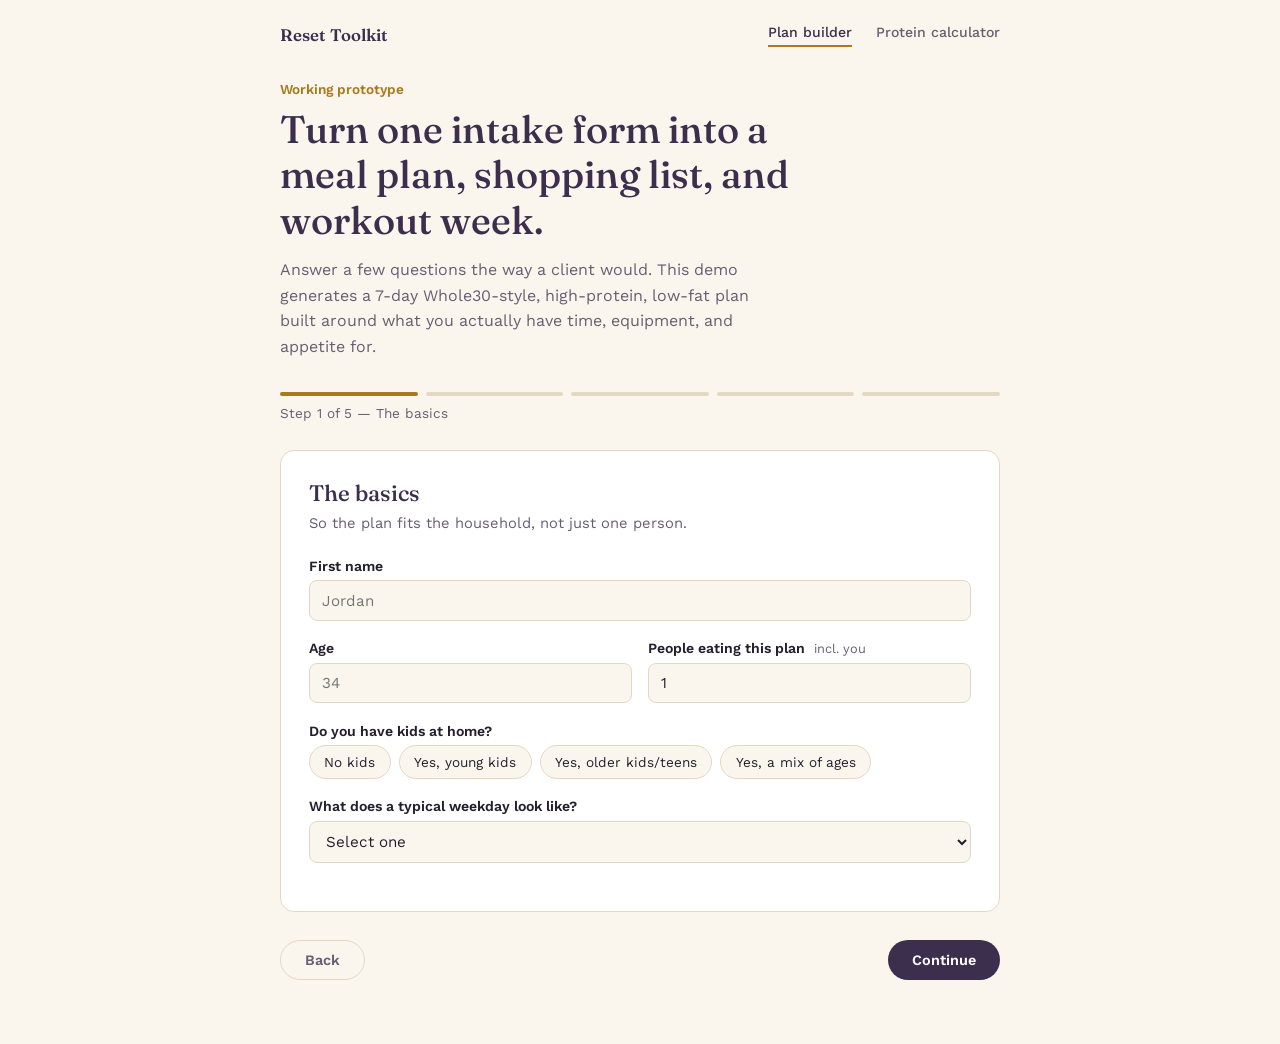
==== assessment.html @ 0c0fda14 "Add files via upload" ====
<!DOCTYPE html>
<html lang="en">
<head>
<meta charset="UTF-8">
<meta name="viewport" content="width=device-width, initial-scale=1, viewport-fit=cover">
<title>Plan Builder — Reset Toolkit</title>
<link rel="preconnect" href="https://fonts.googleapis.com">
<link rel="preconnect" href="https://fonts.gstatic.com" crossorigin>
<link href="https://fonts.googleapis.com/css2?family=Fraunces:ital,opsz,wght@0,9..144,400;0,9..144,500;0,9..144,600;1,9..144,500&family=Work+Sans:wght@400;500;600&display=swap" rel="stylesheet">
<link rel="stylesheet" href="toolkit.css">
</head>
<body>

<header class="toolkit-header wide">
  <a class="brand" href="index.html">Reset Toolkit</a>
  <nav>
    <a href="assessment.html" class="active">Plan builder</a>
    <a href="calculator.html">Protein calculator</a>
  </nav>
</header>

<div class="wrap wide">

  <div class="hero">
    <p class="kicker">Working prototype</p>
    <h1>Turn one intake form into a meal plan, shopping list, and workout week.</h1>
    <p>Answer a few questions the way a client would. This demo generates a 7-day Whole30-style, high-protein, low-fat plan built around what you actually have time, equipment, and appetite for.</p>
  </div>

  <div id="wizard">
    <div class="progress" id="progressDots"></div>
    <p class="step-label" id="stepLabel"></p>

    <div class="card">
      <form id="intakeForm">

        <section class="step visible" data-step="1">
          <h2>The basics</h2>
          <p class="sub">So the plan fits the household, not just one person.</p>
          <div class="field">
            <label for="name">First name</label>
            <input type="text" id="name" placeholder="Jordan">
          </div>
          <div class="row2">
            <div class="field">
              <label for="age">Age</label>
              <input type="number" id="age" min="16" max="90" placeholder="34">
            </div>
            <div class="field">
              <label for="eaters">People eating this plan <span class="hint">incl. you</span></label>
              <input type="number" id="eaters" min="1" max="8" value="1">
            </div>
          </div>
          <div class="field">
            <label for="kids">Do you have kids at home?</label>
            <div class="choice-group" id="kidsGroup">
              <div class="choice" data-value="no">No kids</div>
              <div class="choice" data-value="yes-young">Yes, young kids</div>
              <div class="choice" data-value="yes-older">Yes, older kids/teens</div>
              <div class="choice" data-value="yes-both">Yes, a mix of ages</div>
            </div>
          </div>
          <div class="field">
            <label for="schedule">What does a typical weekday look like?</label>
            <select id="schedule">
              <option value="">Select one</option>
              <option value="full-time">Full-time job, out of the house</option>
              <option value="shift">Shift work / irregular hours</option>
              <option value="home">Mostly home during the day</option>
              <option value="mixed">A mix, varies by day</option>
            </select>
          </div>
          <p class="error-msg" id="err1">Add your age and how many people are eating this plan.</p>
        </section>

        <section class="step" data-step="2">
          <h2>Food and kitchen</h2>
          <p class="sub">This shapes which meals make the list and what lands on the shopping list.</p>
          <div class="field">
            <label for="allergies">Allergies or anything you absolutely can't eat <span class="hint">comma separated</span></label>
            <input type="text" id="allergies" placeholder="e.g. shellfish, tree nuts">
          </div>
          <div class="field">
            <label for="dislikes">Foods you just don't like <span class="hint">comma separated</span></label>
            <input type="text" id="dislikes" placeholder="e.g. mushrooms, fish">
          </div>
          <div class="field">
            <label for="cooktime">How much time can you realistically give dinner most nights?</label>
            <div class="choice-group" id="cooktimeGroup">
              <div class="choice" data-value="15">15 min or less</div>
              <div class="choice" data-value="30">About 30 min</div>
              <div class="choice" data-value="45">45&ndash;60 min</div>
              <div class="choice" data-value="batch">I'd rather batch cook once</div>
            </div>
          </div>
          <div class="field">
            <label for="whole30">Have you done Whole30 or a similar reset before?</label>
            <select id="whole30">
              <option value="">Select one</option>
              <option value="first">No, this would be my first time</option>
              <option value="done-well">Yes, and it went well</option>
              <option value="done-hard">Yes, and it was tough to stick with</option>
            </select>
          </div>
          <p class="error-msg" id="err2">Let me know your cook time so I can size the meals right.</p>
        </section>

        <section class="step" data-step="3">
          <h2>Your goal</h2>
          <p class="sub">The plan leans the same direction either way, but this changes the framing and pace.</p>
          <div class="field">
            <label for="goal">Main goal right now</label>
            <div class="choice-group" id="goalGroup">
              <div class="choice" data-value="weight-loss">Lose weight</div>
              <div class="choice" data-value="energy">More energy / feel better</div>
              <div class="choice" data-value="muscle">Build strength</div>
              <div class="choice" data-value="reset">Reset habits after a rough stretch</div>
            </div>
          </div>
          <div class="field">
            <label for="timeframe">Timeframe in mind</label>
            <select id="timeframe">
              <option value="">Select one</option>
              <option value="30">Just the 30 days</option>
              <option value="90">30 days, then keep building for 90</option>
              <option value="open">Open-ended, however long it takes</option>
            </select>
          </div>
          <div class="field">
            <label for="blockers">What's derailed you before?</label>
            <textarea id="blockers" placeholder="e.g. no time to cook after work, snacking at night, cooking for picky kids too"></textarea>
          </div>
          <p class="error-msg" id="err3">Pick a main goal so the plan has a direction.</p>
        </section>

        <section class="step" data-step="4">
          <h2>Workouts</h2>
          <p class="sub">Builds the weekly training split around what's actually available to you.</p>
          <div class="row2">
            <div class="field">
              <label for="wodays">Days per week you can train</label>
              <select id="wodays">
                <option value="">Select one</option>
                <option value="2">2 days</option>
                <option value="3">3 days</option>
                <option value="4">4 days</option>
                <option value="5">5 days</option>
                <option value="6">6 days</option>
              </select>
            </div>
            <div class="field">
              <label for="wotime">Time per session</label>
              <select id="wotime">
                <option value="">Select one</option>
                <option value="20">15&ndash;20 min</option>
                <option value="30">30 min</option>
                <option value="45">45 min</option>
                <option value="60">60+ min</option>
              </select>
            </div>
          </div>
          <div class="field">
            <label for="equipment">What do you have access to?</label>
            <div class="choice-group" id="equipGroup">
              <div class="choice" data-value="none">Bodyweight only</div>
              <div class="choice" data-value="dumbbells">Dumbbells at home</div>
              <div class="choice" data-value="bands">Resistance bands</div>
              <div class="choice" data-value="gym">Full gym access</div>
            </div>
          </div>
          <div class="field">
            <label for="injuries">Any injuries or limitations to work around <span class="hint">optional</span></label>
            <input type="text" id="injuries" placeholder="e.g. bad knee, lower back issues">
          </div>
          <p class="error-msg" id="err4">Pick your days, time, and equipment so the plan fits your week.</p>
        </section>

        <section class="step" data-step="5">
          <h2>Review before I build it</h2>
          <p class="sub">Double check this, then generate the plan.</p>
          <ul class="review-list" id="reviewList"></ul>
        </section>

      </form>
    </div>

    <div class="nav-row">
      <button type="button" class="btn-ghost" id="backBtn">Back</button>
      <button type="button" class="btn-primary" id="nextBtn">Continue</button>
    </div>
  </div>

  <div id="results">
    <div class="results-head">
      <h2 id="resultsTitle" style="font-size:1.6rem; font-weight:500;">Your plan</h2>
      <p class="sub" style="color:var(--ink-soft); margin-top:0.4rem;">Whole30-compliant, high-protein, low-fat. Rotates every 7 days so nothing repeats back to back.</p>
    </div>
    <div class="tabs">
      <button type="button" class="tab-btn active" data-tab="meals">Meal plan</button>
      <button type="button" class="tab-btn" data-tab="shopping">Shopping list</button>
      <button type="button" class="tab-btn" data-tab="workout">Workout plan</button>
    </div>
    <div class="tab-panel active" id="panel-meals"></div>
    <div class="tab-panel" id="panel-shopping"></div>
    <div class="tab-panel" id="panel-workout"></div>
    <div class="note-box">This is a planning tool, not medical advice. Anyone with a health condition, on medication, or pregnant or nursing should run a new way of eating or a new workout routine by their doctor first.</div>
    <div class="foot-actions">
      <span class="small" id="forName"></span>
      <button type="button" class="btn-ghost" id="startOverBtn">Start over</button>
    </div>
  </div>

</div>

<script src="assessment.js"></script>
</body>
</html>
---- toolkit.css ----
:root {
  --bg: #FAF6EE;
  --surface: #FFFFFF;
  --surface-2: #F1E9D8;
  --ink: #241F2E;
  --ink-soft: #675E72;
  --line: #E3D9C2;
  --plum: #3B2F4D;
  --plum-strong: #241A33;
  --gold: #A8791D;
  --gold-bg: #F2E4C4;
  --sage: #45613F;
  --sage-bg: #DEE8D6;
  --danger: #9A3B2E;
}

@media (prefers-color-scheme: dark) {
  :root {
    --bg: #1C1822;
    --surface: #26202E;
    --surface-2: #2E2738;
    --ink: #F3EEE6;
    --ink-soft: #C3BAC9;
    --line: #3E3548;
    --plum: #B9A3DE;
    --plum-strong: #D7C7F0;
    --gold: #E3C565;
    --gold-bg: #3A3222;
    --sage: #8FB58B;
    --sage-bg: #27331F;
    --danger: #E3938A;
  }
}

* { box-sizing: border-box; }

html, body {
  margin: 0;
  background: var(--bg);
  color: var(--ink);
  font-family: 'Work Sans', sans-serif;
}

h1, h2, h3 { font-family: 'Fraunces', serif; color: var(--plum); margin: 0; }

/* ---------- shared header / nav ---------- */

.toolkit-header {
  display: flex;
  justify-content: space-between;
  align-items: center;
  max-width: 560px;
  margin: 0 auto;
  padding: 1.5rem 1.25rem 0;
}
.toolkit-header.wide { max-width: 760px; }
.toolkit-header .brand {
  font-family: 'Fraunces', serif;
  font-weight: 600;
  font-size: 1.05rem;
  color: var(--plum);
  text-decoration: none;
}
.toolkit-header nav { display: flex; gap: 1.5rem; }
.toolkit-header nav a {
  color: var(--ink-soft);
  text-decoration: none;
  font-size: 0.88rem;
  font-weight: 500;
  padding-bottom: 0.3rem;
  border-bottom: 2px solid transparent;
}
.toolkit-header nav a:hover { color: var(--plum); }
.toolkit-header nav a.active { color: var(--plum); border-bottom-color: var(--gold); }

/* ---------- shared page layout ---------- */

.wrap { max-width: 560px; margin: 0 auto; padding: 2rem 1.25rem 4rem; }
.wrap.wide { max-width: 760px; }

.hero { margin-bottom: 2rem; text-align: left; }
.hero .kicker { font-size: 0.85rem; color: var(--gold); font-weight: 600; margin: 0 0 0.4rem; }
.hero h1 { font-size: clamp(1.7rem, 4vw, 2.4rem); font-weight: 500; line-height: 1.18; max-width: 22ch; }
.hero p { color: var(--ink-soft); max-width: 48ch; margin: 0.9rem 0 0; line-height: 1.6; }

/* ---------- landing page tool cards ---------- */

.tool-grid { display: grid; grid-template-columns: 1fr; gap: 1rem; }
.tool-card {
  display: block;
  background: var(--surface);
  border: 1px solid var(--line);
  border-radius: 14px;
  padding: 1.6rem 1.85rem;
  text-decoration: none;
  color: inherit;
}
.tool-card:hover { border-color: var(--plum); }
.tool-card h2 { font-size: 1.3rem; font-weight: 500; margin-bottom: 0.4rem; }
.tool-card p { color: var(--ink-soft); font-size: 0.92rem; line-height: 1.55; margin: 0; }
.tool-card .cta { display: inline-block; margin-top: 0.9rem; font-size: 0.85rem; font-weight: 600; color: var(--gold); }

/* ---------- card / form primitives ---------- */

.card {
  background: var(--surface);
  border: 1px solid var(--line);
  border-radius: 14px;
  padding: 1.75rem;
  margin-bottom: 1.25rem;
}

.field { margin-bottom: 1.2rem; }
.field label { display: block; font-size: 0.88rem; font-weight: 600; margin-bottom: 0.4rem; color: var(--ink); }
.field .hint { font-weight: 400; color: var(--ink-soft); font-size: 0.8rem; margin-left: 0.3rem; }
.row2 { display: grid; grid-template-columns: 1fr 1fr; gap: 1rem; }

input[type="text"], input[type="number"], input[type="time"], select, textarea {
  width: 100%;
  font-family: 'Work Sans', sans-serif;
  font-size: 0.95rem;
  padding: 0.65rem 0.75rem;
  border-radius: 8px;
  border: 1px solid var(--line);
  background: var(--bg);
  color: var(--ink);
}
textarea { min-height: 70px; resize: vertical; }
input:focus, select:focus, textarea:focus {
  outline: none;
  border-color: var(--plum);
  box-shadow: 0 0 0 3px color-mix(in srgb, var(--plum) 18%, transparent);
}

.choice-group { display: flex; flex-wrap: wrap; gap: 0.5rem; }
.choice {
  border: 1px solid var(--line);
  background: var(--bg);
  color: var(--ink);
  padding: 0.5rem 0.9rem;
  border-radius: 999px;
  font-size: 0.85rem;
  cursor: pointer;
  user-select: none;
}
.choice.selected { background: var(--plum); border-color: var(--plum); color: var(--surface); }

.error-msg { color: var(--danger); font-size: 0.82rem; margin: -0.3rem 0 1rem; display: none; }
.error-msg.show { display: block; }

button {
  font-family: 'Work Sans', sans-serif;
  font-weight: 600;
  font-size: 0.9rem;
  border-radius: 999px;
  padding: 0.7rem 1.5rem;
  cursor: pointer;
  border: none;
}
.btn-primary { background: var(--plum); color: var(--surface); }
.btn-primary:hover { background: var(--plum-strong); }
.btn-ghost { background: transparent; color: var(--ink-soft); border: 1px solid var(--line); }
.btn-ghost:hover { border-color: var(--plum); color: var(--plum); }
.btn-ghost:disabled { opacity: 0.4; cursor: default; }

/* the calculator's submit button fills its card; scoped so other pages' */
/* pill-shaped buttons are unaffected */
#calcForm .btn-primary { width: 100%; padding: 0.85rem 1.5rem; }

/* ---------- assessment: progress + steps ---------- */

.progress { display: flex; gap: 0.5rem; margin-bottom: 2rem; }
.progress .dot { flex: 1; height: 4px; border-radius: 2px; background: var(--line); }
.progress .dot.done, .progress .dot.active { background: var(--gold); }
.step-label { font-size: 0.85rem; color: var(--ink-soft); margin: -1.4rem 0 1.8rem; }
.step { display: none; }
.step.visible { display: block; }
.step h2 { font-size: 1.4rem; font-weight: 500; margin-bottom: 0.3rem; }
.step .sub { color: var(--ink-soft); font-size: 0.92rem; margin: 0 0 1.5rem; line-height: 1.5; }

.nav-row { display: flex; justify-content: space-between; margin-top: 1.75rem; }

.review-list { list-style: none; padding: 0; margin: 0; }
.review-list li { padding: 0.5rem 0; border-bottom: 1px solid var(--line); font-size: 0.88rem; display: flex; justify-content: space-between; gap: 1rem; }
.review-list li span:first-child { color: var(--ink-soft); }
.review-list li span:last-child { text-align: right; font-weight: 500; }

/* ---------- assessment: results ---------- */

#results { display: none; }
.results-head { margin-bottom: 1.5rem; }
.tabs { display: flex; gap: 0.5rem; margin-bottom: 1.5rem; border-bottom: 1px solid var(--line); }
.tab-btn { background: none; border: none; border-bottom: 2px solid transparent; padding: 0.7rem 0.3rem; margin-right: 1rem; font-size: 0.95rem; color: var(--ink-soft); border-radius: 0; font-weight: 600; }
.tab-btn.active { color: var(--plum); border-bottom-color: var(--gold); }
.tab-panel { display: none; }
.tab-panel.active { display: block; }

.day-card { background: var(--surface); border: 1px solid var(--line); border-radius: 12px; padding: 1.1rem 1.3rem; margin-bottom: 0.9rem; }
.day-card h3 { font-size: 1rem; color: var(--gold); font-weight: 600; margin-bottom: 0.6rem; font-family: 'Work Sans', sans-serif; }
.meal-row { display: flex; gap: 0.6rem; margin-bottom: 0.45rem; font-size: 0.9rem; line-height: 1.4; }
.meal-row .tag { flex-shrink: 0; width: 72px; color: var(--ink-soft); font-size: 0.78rem; padding-top: 0.1rem; }
.meal-row .name { font-weight: 500; }

.shop-cat { margin-bottom: 1.5rem; }
.shop-cat h3 { font-family: 'Work Sans', sans-serif; font-size: 0.95rem; color: var(--sage); background: var(--sage-bg); display: inline-block; padding: 0.3rem 0.8rem; border-radius: 6px; margin-bottom: 0.7rem; }
.shop-item { display: flex; justify-content: space-between; padding: 0.4rem 0; border-bottom: 1px solid var(--line); font-size: 0.92rem; }
.shop-item .qty { color: var(--ink-soft); }

.w-day { background: var(--surface); border: 1px solid var(--line); border-radius: 12px; padding: 1.1rem 1.3rem; margin-bottom: 0.9rem; }
.w-day .wd-head { display: flex; justify-content: space-between; align-items: baseline; margin-bottom: 0.6rem; }
.w-day h3 { font-family: 'Work Sans', sans-serif; font-size: 1rem; font-weight: 600; color: var(--plum); }
.w-day .rest { color: var(--ink-soft); font-style: italic; font-size: 0.9rem; }
.w-day .meta { font-size: 0.78rem; color: var(--gold); background: var(--gold-bg); padding: 0.15rem 0.6rem; border-radius: 6px; }
.ex-row { font-size: 0.9rem; padding: 0.25rem 0; display: flex; justify-content: space-between; }
.ex-row .reps { color: var(--ink-soft); }

.note-box { background: var(--surface-2); border-radius: 10px; padding: 0.9rem 1.1rem; font-size: 0.85rem; color: var(--ink-soft); line-height: 1.55; margin-top: 1.5rem; }
.foot-actions { display: flex; justify-content: space-between; align-items: center; margin-top: 2rem; }
.foot-actions .small { font-size: 0.8rem; color: var(--ink-soft); }

/* ---------- calculator: results ---------- */

.results .result-top { display: flex; justify-content: space-between; align-items: flex-start; gap: 1rem; margin-bottom: 1.25rem; }
.result-label { font-size: 0.8rem; color: var(--ink-soft); margin: 0 0 0.3rem; }
.result-big { font-family: 'Fraunces', serif; font-size: 2.4rem; color: var(--plum); margin: 0; }
.result-sub { font-size: 0.95rem; font-weight: 500; margin: 0; text-align: right; }

.warning-box { background: var(--gold-bg); color: var(--ink); border-radius: 10px; padding: 0.75rem 1rem; font-size: 0.85rem; margin-bottom: 1.25rem; line-height: 1.5; }

#mealList { margin-bottom: 1.25rem; }
.calc-meal-row { display: flex; justify-content: space-between; align-items: center; padding: 0.6rem 0; border-bottom: 1px solid var(--line); font-size: 0.92rem; }
.calc-meal-row .meal-name { font-weight: 500; }
.calc-meal-row .meal-time { color: var(--ink-soft); font-size: 0.85rem; }
.calc-meal-row .meal-grams { background: var(--sage-bg); color: var(--sage); padding: 0.25rem 0.7rem; border-radius: 999px; font-size: 0.85rem; font-weight: 600; }

.disclaimer { font-size: 0.8rem; color: var(--ink-soft); line-height: 1.55; margin: 0; }
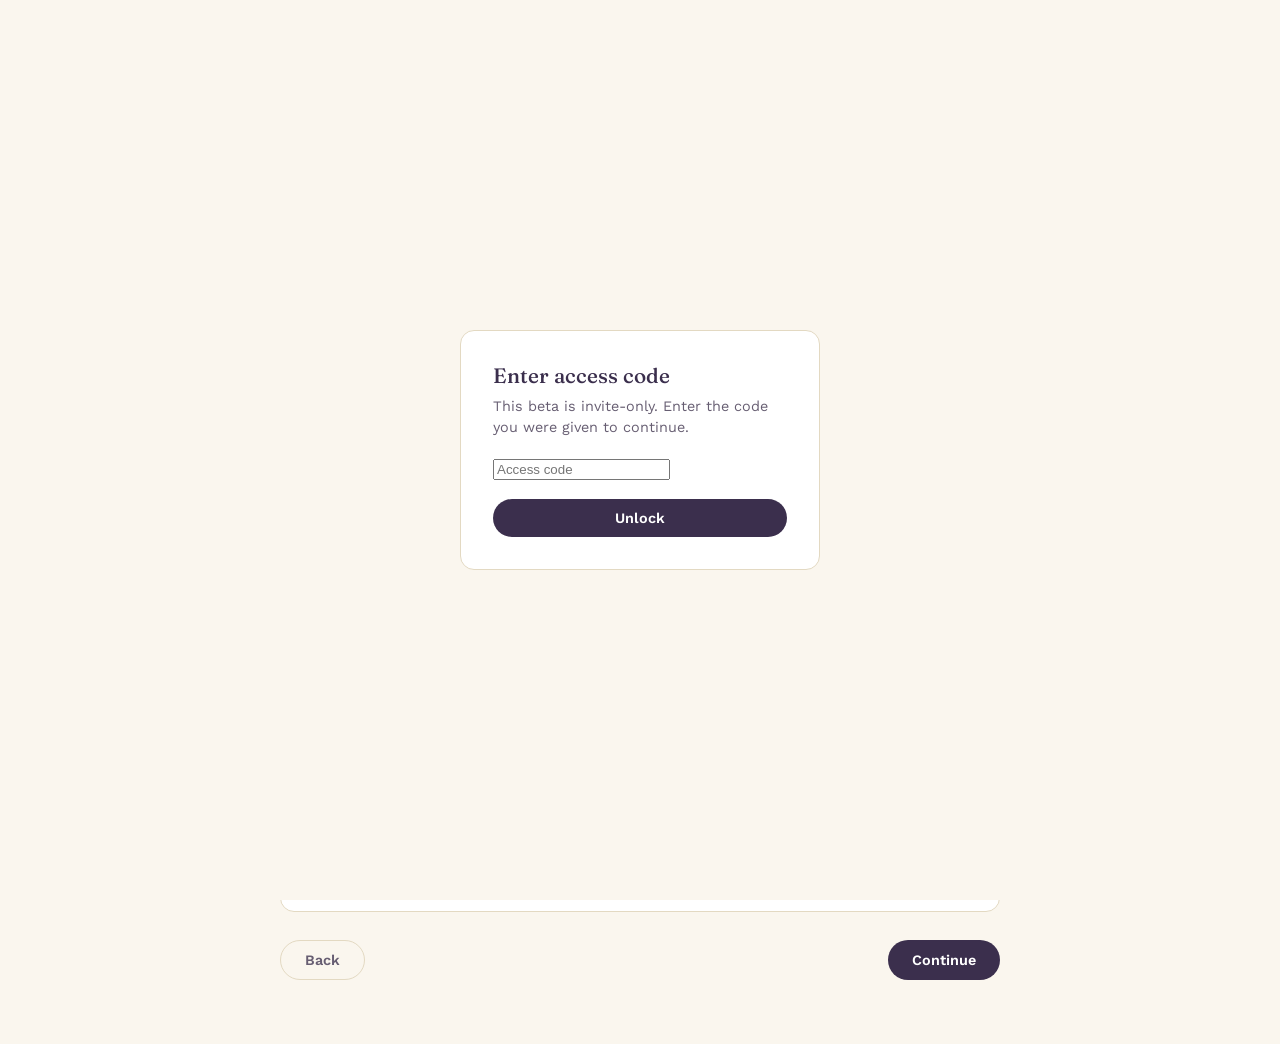
==== commit 76d2f597: "Add files via upload" ====
--- a/assessment.html
+++ b/assessment.html
@@ -8,6 +8,9 @@
 <link rel="preconnect" href="https://fonts.gstatic.com" crossorigin>
 <link href="https://fonts.googleapis.com/css2?family=Fraunces:ital,opsz,wght@0,9..144,400;0,9..144,500;0,9..144,600;1,9..144,500&family=Work+Sans:wght@400;500;600&display=swap" rel="stylesheet">
 <link rel="stylesheet" href="toolkit.css">
+<style>body{visibility:hidden}</style>
+<script src="config.js"></script>
+<script src="gate.js" defer></script>
 </head>
 <body>
 
--- a/toolkit.css
+++ b/toolkit.css
@@ -234,3 +234,27 @@
 .calc-meal-row .meal-grams { background: var(--sage-bg); color: var(--sage); padding: 0.25rem 0.7rem; border-radius: 999px; font-size: 0.85rem; font-weight: 600; }
 
 .disclaimer { font-size: 0.8rem; color: var(--ink-soft); line-height: 1.55; margin: 0; }
+
+/* ---------- passcode gate ---------- */
+
+.gate-overlay {
+  position: fixed;
+  inset: 0;
+  background: var(--bg);
+  z-index: 9999;
+  display: flex;
+  align-items: center;
+  justify-content: center;
+  padding: 1.5rem;
+}
+.gate-card {
+  background: var(--surface);
+  border: 1px solid var(--line);
+  border-radius: 14px;
+  padding: 2rem;
+  max-width: 360px;
+  width: 100%;
+}
+.gate-card h2 { font-size: 1.3rem; font-weight: 500; margin-bottom: 0.5rem; }
+.gate-card .sub { color: var(--ink-soft); font-size: 0.9rem; line-height: 1.5; margin: 0 0 1.25rem; }
+.gate-card .btn-primary { width: 100%; }
